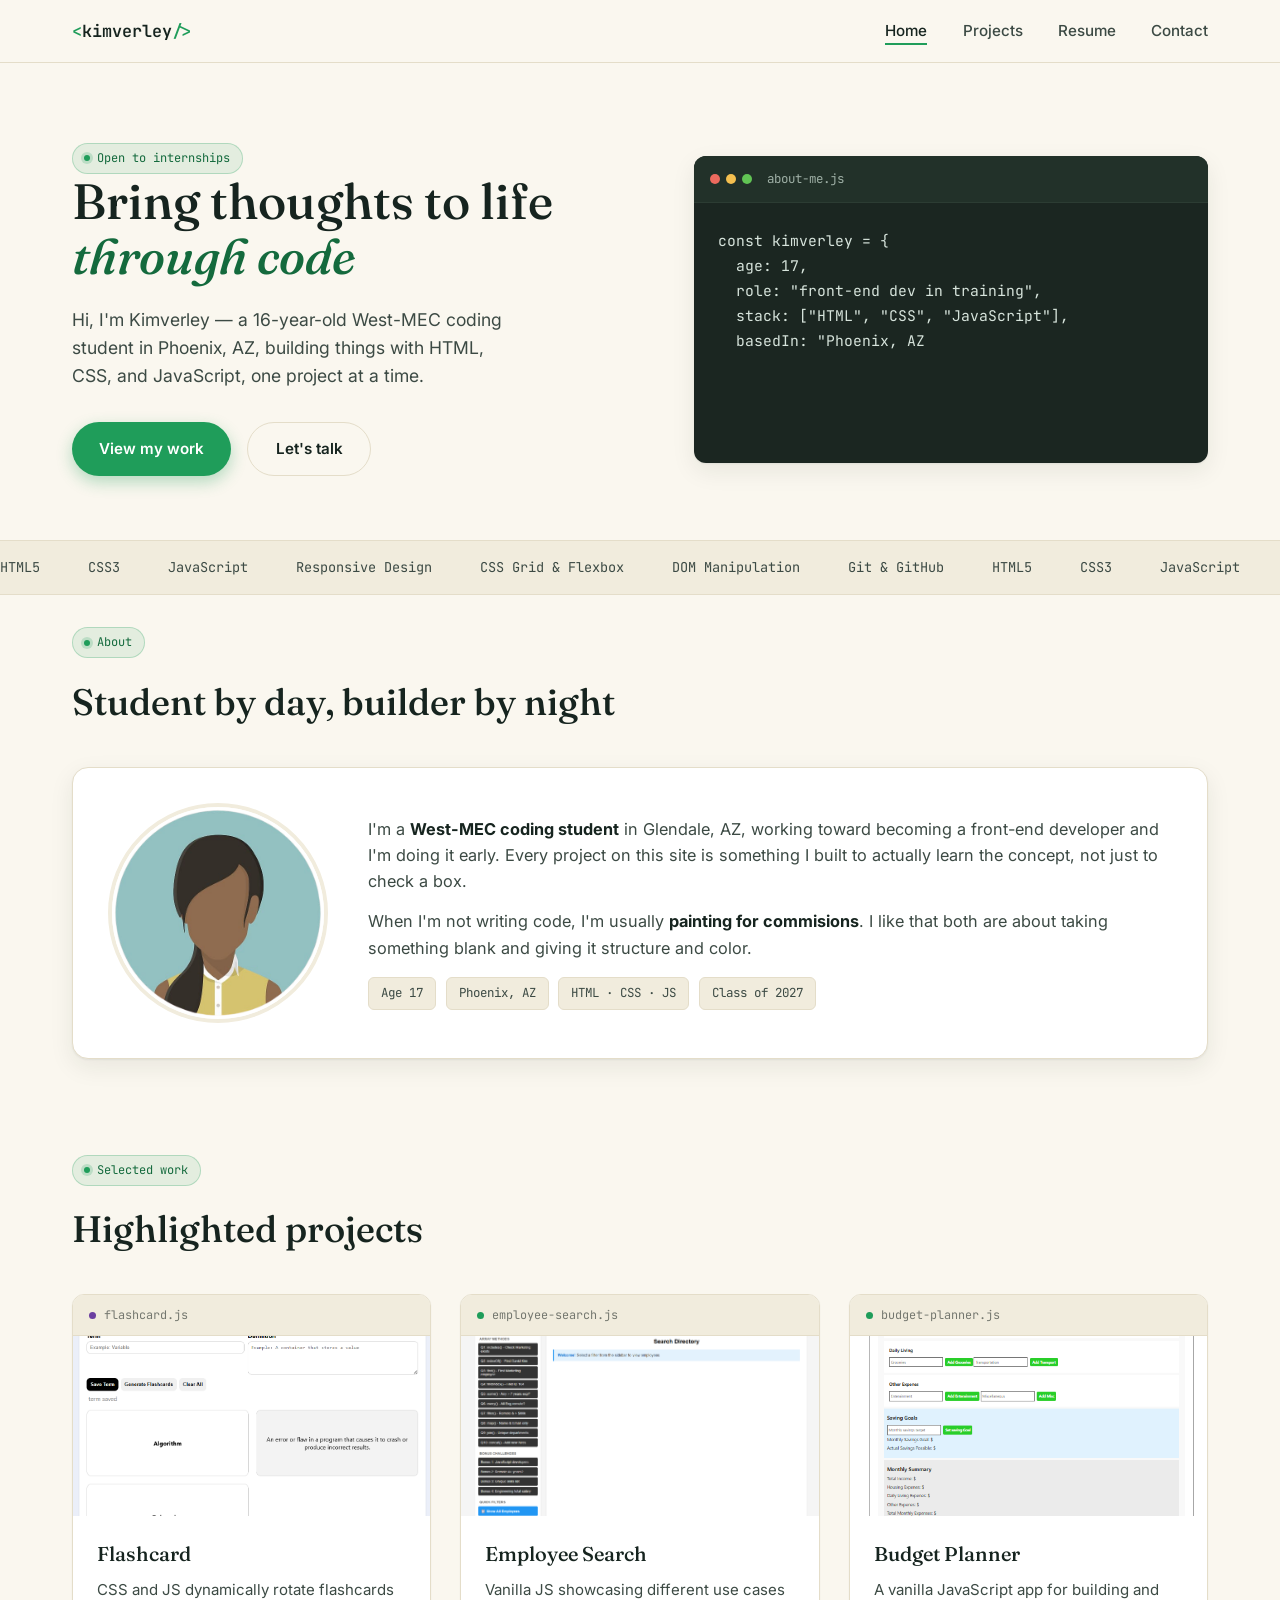
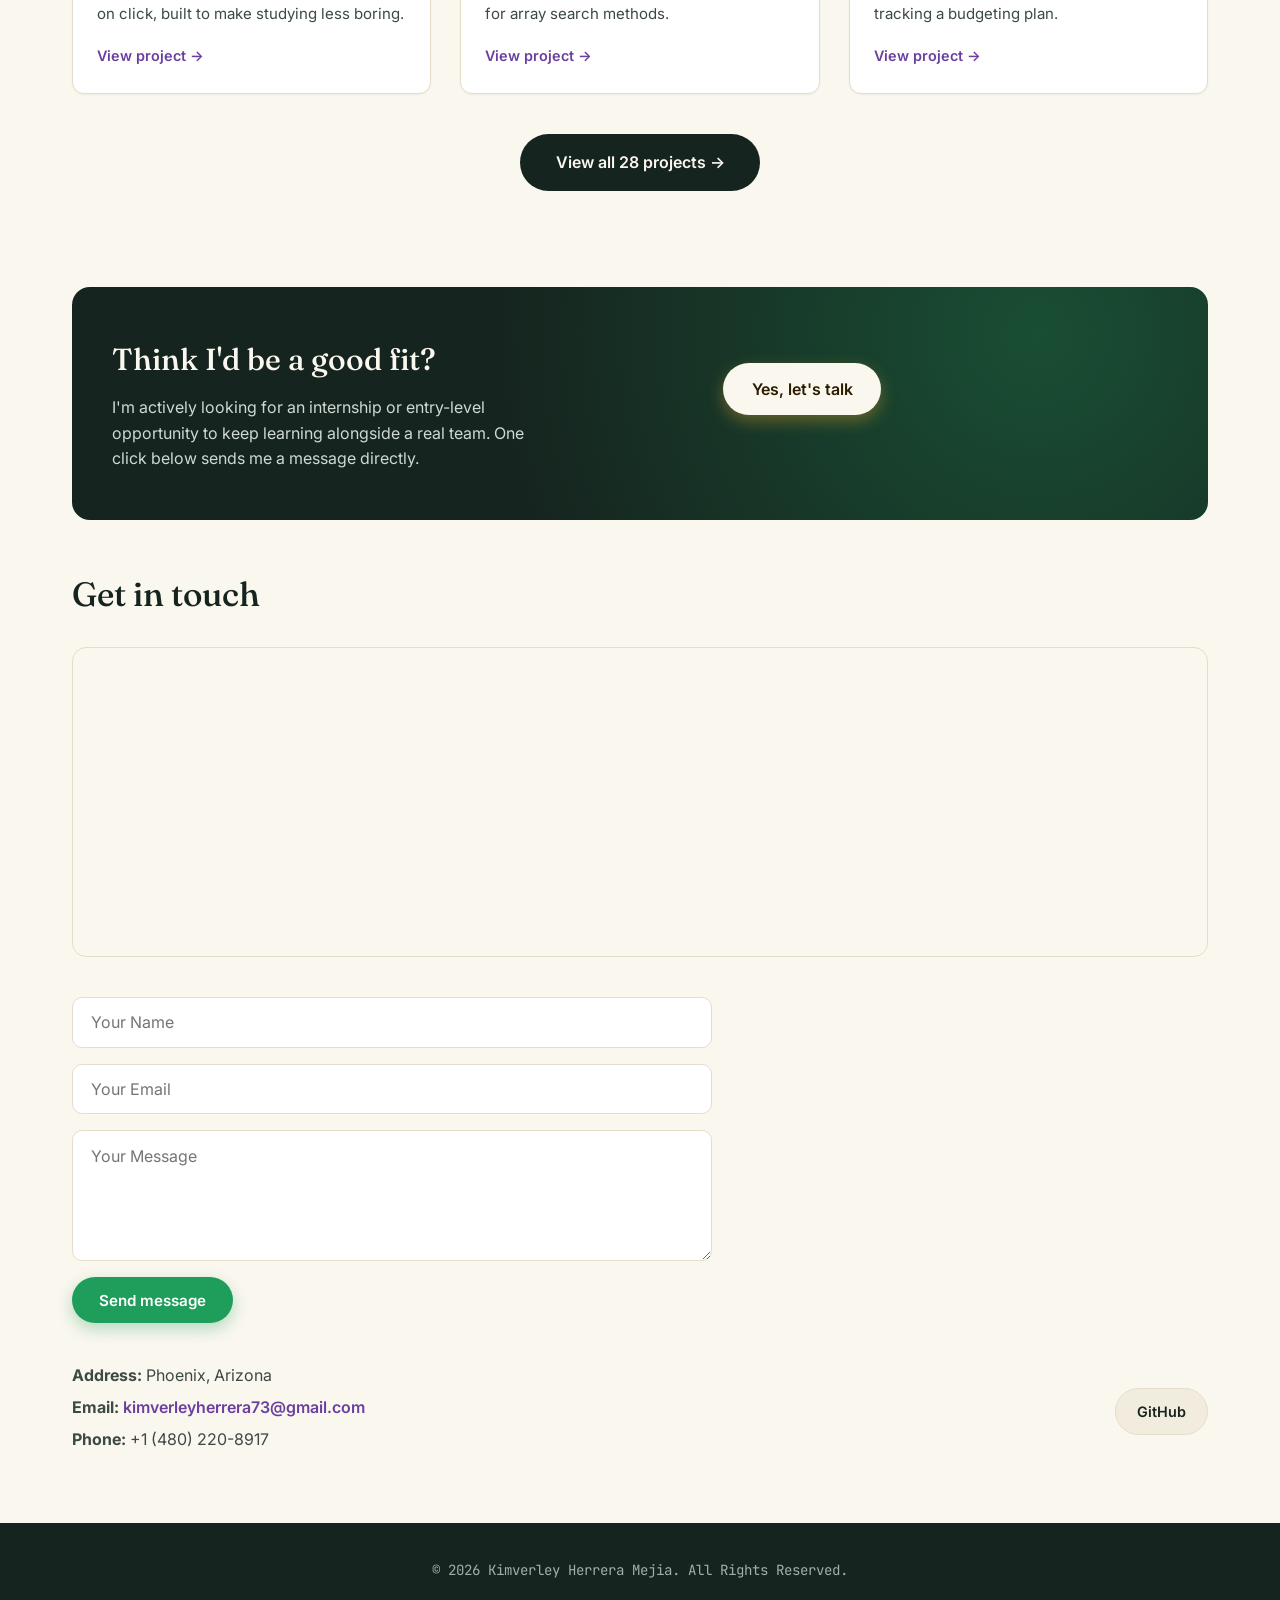
==== Portfolio-Website-main/index.html @ 59236bcf "Add files via upload" ====
<!DOCTYPE html>
<html lang="en">
<head>
    <meta charset="UTF-8">
    <meta name="viewport" content="width=device-width, initial-scale=1.0">
    <title>Kimverley Herrera — Front-End Dev</title>
    <meta name="description" content="Kimverley Herrera is a 16-year-old West-MEC coding student in Phoenix, AZ building front-end projects with HTML, CSS, and JavaScript.">
    <link rel="stylesheet" href="style.css">
</head>
<body>
    <!-- NAVBAR -->
    <header class="navbar">
        <div class="nav">
            <div class="logo">kimverley</div>
            <ul class="menu">
                <li><a href="index.html">Home</a></li>
                <li><a href="project.html">Projects</a></li>
                <li><a href="resume.html">Resume</a></li>
                <li><a href="#contact">Contact</a></li>
            </ul>
        </div>
    </header>

    <!-- HERO -->
    <section id="home" class="hero">
        <div class="hero-content">
            <span class="eyebrow-tag"><span class="dot"></span>Open to internships</span>
            <h1>Bring thoughts to life <em>through code</em></h1>
            <p class="lede">Hi, I'm Kimverley — a 16-year-old West-MEC coding student in Phoenix, AZ, building things with HTML, CSS, and JavaScript, one project at a time.</p>
            <div class="hero-buttons">
                <a href="project.html" class="btn btn-solid">View my work</a>
                <a href="#contact" class="btn btn-line">Let's talk</a>
            </div>
        </div>

        <div class="editor-window">
            <div class="editor-topbar">
                <div class="editor-dots"><span></span><span></span><span></span></div>
                <span class="editor-filename">about-me.js</span>
            </div>
            <div class="editor-body" id="heroCode"></div>
        </div>
    </section>

    <div class="ticker-wrap" aria-hidden="true">
        <div class="ticker">
            <span>HTML5</span><span>CSS3</span><span>JavaScript</span><span>Responsive Design</span>
            <span>CSS Grid & Flexbox</span><span>DOM Manipulation</span><span>Git & GitHub</span>
            <span>HTML5</span><span>CSS3</span><span>JavaScript</span><span>Responsive Design</span>
            <span>CSS Grid & Flexbox</span><span>DOM Manipulation</span><span>Git & GitHub</span>
        </div>
    </div>

    <!-- ABOUT -->
    <section id="about" class="about">
        <div class="section-head">
            <span class="eyebrow-tag"><span class="dot"></span>About</span>
            <h2>Student by day, builder by night</h2>
        </div>
        <div class="about-card">
            <img src="image/profile.png" alt="Kimverley Herrera">
            <div class="about-copy">
                <p>I'm a <strong>West-MEC coding student</strong> in Glendale, AZ, working toward becoming a front-end developer and I'm doing it early. Every project on this site is something I built to actually learn the concept, not just to check a box.</p>
                <p>When I'm not writing code, I'm usually <strong>painting for commisions</strong>. I like that both are about taking something blank and giving it structure and color.</p>
                <div class="about-badges">
                    <span class="badge">Age 17</span>
                    <span class="badge">Phoenix, AZ</span>
                    <span class="badge">HTML · CSS · JS</span>
                    <span class="badge">Class of 2027</span>
                </div>
            </div>
        </div>
    </section>

    <!-- PROJECTS -->
    <section class="work-section">
        <div class="work-head">
            <div class="section-head" style="margin-bottom:0;">
                <span class="eyebrow-tag"><span class="dot"></span>Selected work</span>
                <h2>Highlighted projects</h2>
            </div>
        </div>
        <div class="highlighted-card" id="featuredGrid"></div>
        <div class="proj-btn-wrap">
            <a href="project.html" class="proj-btn">View all 28 projects →</a>
        </div>
    </section>

    <!-- CONTACT -->
    <section id="contact" class="contact">
        <div class="hire-banner">
            <div class="hire-copy">
                <h2>Think I'd be a good fit?</h2>
                <p>I'm actively looking for an internship or entry-level opportunity to keep learning alongside a real team. One click below sends me a message directly.</p>
            </div>
            <div class="hire-action">
                <button id="hireBtn" class="btn btn-citrus">Yes, let's talk</button>
                <span id="hireResponse" class="hire-response"></span>
            </div>
        </div>

        <h2 class="section-title">Get in touch</h2>
        <div class="map-container">
            <iframe
            src="https://www.google.com/maps/embed?pb=!1m18!1m12!1m3!1d3325.6709253397553!2d-112.29541422511411!3d33.5359404733558!2m3!1f0!2f0!3f0!3m2!1i1024!2i768!4f13.1!3m3!1m2!1s0x872b4104080e38d9%3A0x1fbd2919e78fa444!2sWest-MEC%20-%20Central%20Campus!5e0!3m2!1sen!2sus!4v1765909994743!5m2!1sen!2sus"
            width="100%"
            height="300"
            style="border:0;"
            allowfullscreen=""
            loading="lazy"
            referrerpolicy="no-referrer-when-downgrade">
            </iframe>
        </div>

        <form class="contact-form" action="https://formspree.io/f/YOUR_FORM_ID" method="POST">
            <input type="text" name="name" placeholder="Your Name" required>
            <input type="email" name="email" placeholder="Your Email" required>
            <textarea name="message" placeholder="Your Message" rows="5" required></textarea>
            <button class="btn btn-solid" type="submit">Send message</button>
        </form>

        <div class="contact-bottom">
            <div class="contact-info">
                <p><strong>Address:</strong> Phoenix, Arizona</p>
                <p><strong>Email:</strong> <a href="mailto:kimverleyherrera73@gmail.com">kimverleyherrera73@gmail.com</a></p>
                <p><strong>Phone:</strong> +1 (480) 220-8917</p>
            </div>
            <div class="social-icons">
                <a href="https://github.com/Kimverley" target="_blank" rel="noopener">GitHub</a>
            </div>
        </div>
    </section>

    <!-- FOOTER -->
    <footer>
        <p>&copy; 2026 Kimverley Herrera Mejia. All Rights Reserved.</p>
    </footer>

    <script src="script.js"></script>
</body>
</html>
---- Portfolio-Website-main/style.css ----
/* ==========================================================================
   Kimverley Herrera — Portfolio Design System
   Concept: a coder's notebook. The hero reads like an open code editor;
   accents throughout (tabs, dots, filenames) keep that thread going without
   repeating it as decoration on every section.
   ========================================================================== */

@import url('https://fonts.googleapis.com/css2?family=Fraunces:opsz,wght@9..144,400;9..144,500;9..144,600&family=Inter:wght@400;500;600;700&family=JetBrains+Mono:wght@400;500;600&display=swap');

:root {
  --ink: #16241f;
  --ink-soft: #3c4a44;
  --paper: #faf7ef;
  --paper-dim: #f1ecdd;
  --card: #ffffff;
  --green: #1f9d5a;
  --green-deep: #146a3d;
  --citrus: #f2ac2e;
  --plum: #6b3fa0;
  --line: #e4ddc9;
  --grey: #74776f;

  --serif: 'Fraunces', Georgia, serif;
  --mono: 'JetBrains Mono', 'Courier New', monospace;
  --sans: 'Inter', -apple-system, Segoe UI, sans-serif;

  --radius: 10px;
  --shadow: 0 1px 2px rgba(22, 36, 31, 0.06), 0 8px 24px rgba(22, 36, 31, 0.08);
}

* {
  margin: 0;
  padding: 0;
  box-sizing: border-box;
}

html {
  scroll-behavior: smooth;
}

body {
  background-color: var(--paper);
  color: var(--ink);
  font-family: var(--sans);
  line-height: 1.6;
  font-size: 16px;
}

a {
  text-decoration: none;
  color: inherit;
}

img {
  max-width: 100%;
  display: block;
}

ul {
  list-style: none;
}

::selection {
  background: var(--citrus);
  color: var(--ink);
}

:focus-visible {
  outline: 2px solid var(--green-deep);
  outline-offset: 3px;
}

.eyebrow-tag {
  font-family: var(--mono);
  font-size: 0.75rem;
  color: var(--green-deep);
  background: rgba(31, 157, 90, 0.1);
  border: 1px solid rgba(31, 157, 90, 0.25);
  padding: 0.3rem 0.7rem;
  border-radius: 999px;
  display: inline-flex;
  align-items: center;
  gap: 0.45rem;
}

.eyebrow-tag .dot {
  width: 6px;
  height: 6px;
  border-radius: 50%;
  background: var(--green);
  box-shadow: 0 0 0 3px rgba(31, 157, 90, 0.2);
}

/* ---------------- NAVBAR ---------------- */
.navbar {
  position: sticky;
  top: 0;
  background-color: rgba(250, 247, 239, 0.92);
  backdrop-filter: blur(8px);
  border-bottom: 1px solid var(--line);
  z-index: 1000;
}

.nav {
  max-width: 1200px;
  margin: auto;
  display: flex;
  justify-content: space-between;
  align-items: center;
  padding: 1.1rem 2rem;
}

.nav .logo {
  font-family: var(--mono);
  font-size: 1.05rem;
  font-weight: 600;
  color: var(--ink);
}

.nav .logo::before {
  content: '<';
  color: var(--green);
}

.nav .logo::after {
  content: '/>';
  color: var(--green);
}

.nav .menu {
  display: flex;
  gap: 2.2rem;
}

.nav .menu li a {
  font-weight: 500;
  font-size: 0.95rem;
  color: var(--ink-soft);
  position: relative;
  padding-bottom: 0.2rem;
}

.nav .menu li a::after {
  content: '';
  position: absolute;
  left: 0;
  bottom: -2px;
  width: 0;
  height: 2px;
  background: var(--green);
  transition: width 0.2s ease;
}

.nav .menu li a:hover,
.nav .menu li a.active {
  color: var(--ink);
}

.nav .menu li a:hover::after,
.nav .menu li a.active::after {
  width: 100%;
}

.nav-toggle {
  display: none;
}

/* ---------------- HERO ---------------- */
.hero {
  max-width: 1200px;
  margin: 0 auto;
  padding: 5rem 2rem 4rem;
  display: grid;
  grid-template-columns: 1.1fr 1fr;
  gap: 3.5rem;
  align-items: center;
}

.hero-content h1 {
  font-family: var(--serif);
  font-weight: 500;
  font-size: 3.1rem;
  line-height: 1.12;
  color: var(--ink);
  margin-bottom: 1.3rem;
}

.hero-content h1 em {
  font-style: italic;
  color: var(--green-deep);
}

.hero-content p.lede {
  font-size: 1.1rem;
  color: var(--ink-soft);
  max-width: 40ch;
  margin-bottom: 2rem;
}

.hero-buttons {
  display: flex;
  gap: 1rem;
  flex-wrap: wrap;
}

.btn {
  font-family: var(--sans);
  font-weight: 600;
  font-size: 0.95rem;
  padding: 0.85rem 1.7rem;
  border-radius: 999px;
  border: none;
  cursor: pointer;
  display: inline-flex;
  align-items: center;
  gap: 0.5rem;
  transition: transform 0.15s ease, box-shadow 0.15s ease;
}

.btn-solid {
  background-color: var(--green);
  color: #fff;
  box-shadow: 0 6px 16px rgba(31, 157, 90, 0.32);
}

.btn-solid:hover {
  transform: translateY(-2px);
  box-shadow: 0 10px 22px rgba(31, 157, 90, 0.4);
}

.btn-line {
  background: transparent;
  color: var(--ink);
  border: 1.5px solid var(--line);
}

.btn-line:hover {
  border-color: var(--ink);
  transform: translateY(-2px);
}

.btn-citrus {
  background-color: var(--paper);
  color: #2b1c00;
  box-shadow: 0 6px 16px rgba(242, 172, 46, 0.35);
}

.btn-citrus:hover {
  transform: translateY(-2px);
  box-shadow: 0 10px 22px rgba(242, 172, 46, 0.45);
}

/* editor window */
.editor-window {
  background: #1b2621;
  border-radius: 12px;
  box-shadow: var(--shadow);
  overflow: hidden;
  font-family: var(--mono);
}

.editor-topbar {
  display: flex;
  align-items: center;
  gap: 0.9rem;
  padding: 0.8rem 1rem;
  background: #223129;
  border-bottom: 1px solid #2c3c33;
}

.editor-dots {
  display: flex;
  gap: 0.4rem;
}

.editor-dots span {
  width: 10px;
  height: 10px;
  border-radius: 50%;
  display: block;
}

.editor-dots span:nth-child(1) { background: #ec6a5e; }
.editor-dots span:nth-child(2) { background: #f4bf4f; }
.editor-dots span:nth-child(3) { background: #61c454; }

.editor-filename {
  font-size: 0.78rem;
  color: #9fb0a6;
}

.editor-body {
  padding: 1.6rem 1.5rem 2rem;
  color: #d7e4dc;
  font-size: 0.92rem;
  line-height: 1.7;
  min-height: 260px;
  white-space: pre-wrap;
}

.editor-body .tok-key { color: #7dd3fc; }
.editor-body .tok-str { color: #f2ac2e; }
.editor-body .tok-num { color: #c792ea; }
.editor-body .tok-bool { color: #61c454; }
.editor-body .tok-punc { color: #9fb0a6; }
.editor-body .tok-com { color: #6c7a72; font-style: italic; }

.cursor-blink {
  display: inline-block;
  width: 8px;
  height: 1.05em;
  background: var(--green);
  vertical-align: text-bottom;
  animation: blink 1s step-end infinite;
}

@keyframes blink {
  50% { opacity: 0; }
}

/* skills ticker */
.ticker-wrap {
  border-top: 1px solid var(--line);
  border-bottom: 1px solid var(--line);
  background: var(--paper-dim);
  overflow: hidden;
  padding: 1rem 0;
}

.ticker {
  display: flex;
  width: max-content;
  gap: 3rem;
  animation: scroll-left 26s linear infinite;
}

.ticker span {
  font-family: var(--mono);
  font-size: 0.85rem;
  color: var(--ink-soft);
  white-space: nowrap;
}

@keyframes scroll-left {
  from { transform: translateX(0); }
  to { transform: translateX(-50%); }
}

@media (prefers-reduced-motion: reduce) {
  .ticker,
  .cursor-blink {
    animation: none;
  }
}

/* ---------------- ABOUT ---------------- */
.about {
  max-width: 1200px;
  margin: 2rem auto 6rem;
  padding: 0 2rem;
}

.section-head {
  margin-bottom: 2.2rem;
}

.section-head .eyebrow-tag {
  margin-bottom: 0.9rem;
}

.section-head h2 {
  font-family: var(--serif);
  font-weight: 500;
  font-size: 2.3rem;
  color: var(--ink);
}

.about-card {
  display: grid;
  grid-template-columns: 220px 1fr;
  gap: 2.5rem;
  align-items: center;
  background: var(--card);
  border: 1px solid var(--line);
  padding: 2.2rem;
  border-radius: 16px;
  box-shadow: var(--shadow);
}

.about-card img {
  width: 100%;
  aspect-ratio: 1;
  object-fit: cover;
  border-radius: 50%;
  border: 4px solid var(--paper-dim);
}

.about-copy p {
  color: var(--ink-soft);
  margin-bottom: 0.9rem;
  font-size: 1.02rem;
}

.about-copy p strong {
  color: var(--ink);
}

.about-badges {
  display: flex;
  flex-wrap: wrap;
  gap: 0.6rem;
  margin-top: 1rem;
}

.badge {
  font-family: var(--mono);
  font-size: 0.78rem;
  padding: 0.35rem 0.75rem;
  border-radius: 6px;
  background: var(--paper-dim);
  border: 1px solid var(--line);
  color: var(--ink-soft);
}

/* ---------------- PROJECTS ---------------- */
.work-section,
.project {
  max-width: 1200px;
  margin: 0 auto 6rem;
  padding: 0 2rem;
}

.work-head {
  display: flex;
  justify-content: space-between;
  align-items: flex-end;
  flex-wrap: wrap;
  gap: 1rem;
  margin-bottom: 2.2rem;
}

.filter-row {
  display: flex;
  gap: 0.6rem;
  flex-wrap: wrap;
  margin-bottom: 2.2rem;
}

.filter-pill {
  font-family: var(--mono);
  font-size: 0.82rem;
  padding: 0.5rem 1.05rem;
  border-radius: 999px;
  border: 1px solid var(--line);
  background: var(--card);
  color: var(--ink-soft);
  cursor: pointer;
  transition: all 0.15s ease;
}

.filter-pill:hover {
  border-color: var(--green);
  color: var(--green-deep);
}

.filter-pill.active {
  background: var(--ink);
  border-color: var(--ink);
  color: var(--paper);
}

.project-grid,
.highlighted-card {
  display: grid;
  grid-template-columns: repeat(auto-fit, minmax(280px, 1fr));
  gap: 1.8rem;
}

.project-card {
  background: var(--card);
  border: 1px solid var(--line);
  border-radius: 12px;
  overflow: hidden;
  box-shadow: 0 1px 2px rgba(22, 36, 31, 0.05);
  transition: transform 0.18s ease, box-shadow 0.18s ease, border-color 0.18s ease;
  display: flex;
  flex-direction: column;
}

.project-card:hover {
  transform: translateY(-4px);
  box-shadow: var(--shadow);
  border-color: var(--green);
}

.card-tab {
  display: flex;
  align-items: center;
  gap: 0.5rem;
  padding: 0.65rem 1rem;
  background: var(--paper-dim);
  border-bottom: 1px solid var(--line);
  font-family: var(--mono);
  font-size: 0.74rem;
  color: var(--grey);
}

.card-tab .file-dot {
  width: 7px;
  height: 7px;
  border-radius: 50%;
}

.project-card img {
  width: 100%;
  height: 180px;
  object-fit: cover;
}

.project-card .card-body {
  padding: 1.4rem 1.5rem 1.6rem;
  display: flex;
  flex-direction: column;
  flex: 1;
}

.project-card h3 {
  font-family: var(--serif);
  font-size: 1.25rem;
  font-weight: 500;
  color: var(--ink);
  margin-bottom: 0.5rem;
}

.project-card p {
  color: var(--ink-soft);
  font-size: 0.94rem;
  margin-bottom: 1.1rem;
  flex: 1;
}

.project-card .card-link {
  color: var(--plum);
  font-weight: 600;
  font-size: 0.9rem;
  display: inline-flex;
  align-items: center;
  gap: 0.35rem;
  width: fit-content;
}

.project-card .card-link:hover {
  text-decoration: underline;
}

.proj-btn {
  display: inline-flex;
  justify-content: center;
  align-items: center;
  gap: 0.5rem;
  text-align: center;
  padding: 1rem 2.2rem;
  border-radius: 999px;
  background-color: var(--ink);
  color: var(--paper);
  font-weight: 600;
  transition: all 0.2s ease;
  margin-top: 2.5rem;
}

.proj-btn:hover {
  background-color: var(--green-deep);
}

.proj-btn-wrap {
  text-align: center;
}

/* ---------------- HIRE CTA (contact) ---------------- */
.contact {
  max-width: 1200px;
  margin: 0 auto 4rem;
  padding: 0 2rem;
}

.hire-banner {
  background: var(--ink);
  color: var(--paper);
  border-radius: 18px;
  padding: 3rem 2.5rem;
  display: grid;
  grid-template-columns: 1.3fr 1fr;
  gap: 2rem;
  align-items: center;
  margin-bottom: 3rem;
  position: relative;
  overflow: hidden;
}

.hire-banner::before {
  content: '';
  position: absolute;
  inset: 0;
  background: radial-gradient(circle at 85% 20%, rgba(31, 157, 90, 0.35), transparent 55%);
  pointer-events: none;
}

.hire-copy {
  position: relative;
}

.hire-copy h2 {
  font-family: var(--serif);
  font-size: 1.9rem;
  font-weight: 500;
  margin-bottom: 0.7rem;
}

.hire-copy p {
  color: #cfd9d2;
  max-width: 42ch;
}

.hire-action {
  position: relative;
  display: flex;
  flex-direction: column;
  align-items: flex-start;
  gap: 0.8rem;
}

#hireBtn {
  font-size: 1rem;
  padding: 1rem 1.8rem;
}

.hire-response {
  font-family: var(--mono);
  font-size: 0.85rem;
  color: var(--citrus);
  min-height: 1.2em;
  opacity: 0;
  transform: translateY(4px);
  transition: opacity 0.25s ease, transform 0.25s ease;
}

.hire-response.show {
  opacity: 1;
  transform: translateY(0);
}

.contact h2.section-title {
  font-family: var(--serif);
  font-size: 2.1rem;
  font-weight: 500;
  margin-bottom: 1.6rem;
}

.map-container {
  border-radius: 14px;
  overflow: hidden;
  border: 1px solid var(--line);
  margin-bottom: 2.5rem;
}

.contact-form {
  display: flex;
  flex-direction: column;
  gap: 1rem;
  margin-bottom: 2.5rem;
  max-width: 640px;
}

.contact-form input,
.contact-form textarea {
  padding: 0.9rem 1.1rem;
  border-radius: 10px;
  border: 1.5px solid var(--line);
  outline: none;
  font-size: 1rem;
  font-family: var(--sans);
  background: var(--card);
  transition: border-color 0.15s ease;
}

.contact-form input:focus,
.contact-form textarea:focus {
  border-color: var(--green);
}

.contact-form button {
  width: fit-content;
}

.contact-bottom {
  display: flex;
  justify-content: space-between;
  align-items: center;
  flex-wrap: wrap;
  gap: 1.5rem;
}

.contact-info p {
  margin-bottom: 0.4rem;
  color: var(--ink-soft);
}

.contact-info a {
  color: var(--plum);
  font-weight: 600;
}

.social-icons {
  display: flex;
  gap: 0.8rem;
}

.social-icons a {
  padding: 0.7rem 1.3rem;
  color: var(--ink);
  background-color: var(--paper-dim);
  border: 1px solid var(--line);
  border-radius: 999px;
  font-weight: 600;
  font-size: 0.9rem;
  transition: all 0.15s ease;
}

.social-icons a:hover {
  background-color: var(--ink);
  color: var(--paper);
}

/* ---------------- FOOTER ---------------- */
footer {
  text-align: center;
  padding: 2.2rem;
  background-color: var(--ink);
  color: #9fb0a6;
}

footer p {
  font-size: 0.88rem;
  font-family: var(--mono);
}

/* ---------------- RESUME ---------------- */
.resume-container {
  max-width: 880px;
  margin: 4rem auto;
  padding: 3rem;
  background-color: var(--card);
  border-radius: 18px;
  border: 1px solid var(--line);
  box-shadow: var(--shadow);
}

.resume-header {
  display: flex;
  justify-content: space-between;
  align-items: flex-start;
  flex-wrap: wrap;
  gap: 1.5rem;
  border-bottom: 2px solid var(--paper-dim);
  padding-bottom: 2rem;
  margin-bottom: 2.5rem;
}

.resume-header h1 {
  font-family: var(--serif);
  font-size: 2.2rem;
  font-weight: 500;
  color: var(--ink);
  margin-bottom: 0.3rem;
}

.resume-header .title {
  font-family: var(--mono);
  font-size: 0.95rem;
  color: var(--green-deep);
}

.resume-header .contact {
  font-size: 0.92rem;
  color: var(--ink-soft);
  margin-top: 0.6rem;
}

.resume-header a {
  color: var(--paper);
  font-weight: 600;
}

.resume-header .print-btn {
  align-self: flex-start;
}

.resume-container section {
  margin-bottom: 2.6rem;
}

.resume-container section h2 {
  font-family: var(--serif);
  font-size: 1.4rem;
  font-weight: 500;
  margin-bottom: 1.2rem;
  color: var(--ink);
  display: flex;
  align-items: center;
  gap: 0.6rem;
}

.resume-container section h2::after {
  content: '';
  flex: 1;
  height: 1px;
  background: var(--line);
}

.skills-list {
  display: grid;
  grid-template-columns: repeat(2, 1fr);
  gap: 0.6rem 2rem;
}

.skills-list li {
  color: var(--ink-soft);
  font-size: 0.96rem;
  padding-left: 1.1rem;
  position: relative;
}

.skills-list li::before {
  content: '▹';
  position: absolute;
  left: 0;
  color: var(--green);
}

.timeline-item {
  display: grid;
  grid-template-columns: 34px 1fr;
  gap: 1rem;
  padding-bottom: 1.8rem;
  position: relative;
}

.timeline-item:last-child {
  padding-bottom: 0;
}

.timeline-marker {
  width: 34px;
  height: 34px;
  border-radius: 50%;
  background: var(--paper-dim);
  border: 2px solid var(--green);
  color: var(--green-deep);
  font-family: var(--mono);
  font-size: 0.78rem;
  font-weight: 600;
  display: flex;
  align-items: center;
  justify-content: center;
  position: relative;
  z-index: 1;
}

.timeline-item:not(:last-child)::before {
  content: '';
  position: absolute;
  top: 34px;
  left: 16px;
  bottom: 0;
  width: 1.5px;
  background: var(--line);
}

.timeline-item h3 {
  font-size: 1.05rem;
  color: var(--ink);
  margin-bottom: 0.15rem;
}

.timeline-item .date {
  font-family: var(--mono);
  font-size: 0.8rem;
  color: var(--grey);
}

.timeline-item ul {
  margin-top: 0.6rem;
}

.timeline-item li {
  color: var(--ink-soft);
  font-size: 0.94rem;
  margin-bottom: 0.4rem;
  padding-left: 1rem;
  position: relative;
}

.timeline-item li::before {
  content: '—';
  position: absolute;
  left: 0;
  color: var(--grey);
}

.award-list li {
  color: var(--ink-soft);
  font-size: 0.96rem;
  margin-bottom: 0.6rem;
  padding-left: 1.2rem;
  position: relative;
}

.award-list li::before {
  content: '★';
  position: absolute;
  left: 0;
  color: var(--citrus);
  font-size: 0.8rem;
  top: 0.2rem;
}

/* ---------------- RESPONSIVE ---------------- */
@media (max-width: 860px) {
  .hero {
    grid-template-columns: 1fr;
    padding-top: 3rem;
  }

  .hero-content h1 {
    font-size: 2.4rem;
  }

  .about-card {
    grid-template-columns: 1fr;
    text-align: center;
    justify-items: center;
  }

  .about-card img {
    width: 160px;
  }

  .hire-banner {
    grid-template-columns: 1fr;
  }

  .resume-header {
    flex-direction: column;
  }
}

@media (max-width: 768px) {
  .nav {
    flex-direction: column;
    gap: 1rem;
    padding: 1rem;
  }

  .nav .menu {
    gap: 1.2rem;
  }

  .skills-list {
    grid-template-columns: 1fr;
  }
}

@media (max-width: 480px) {
  .hero-content h1 {
    font-size: 1.9rem;
  }

  .resume-container {
    padding: 1.8rem;
    margin: 2rem 1rem;
  }

  .about-card {
    padding: 1.6rem;
  }
}
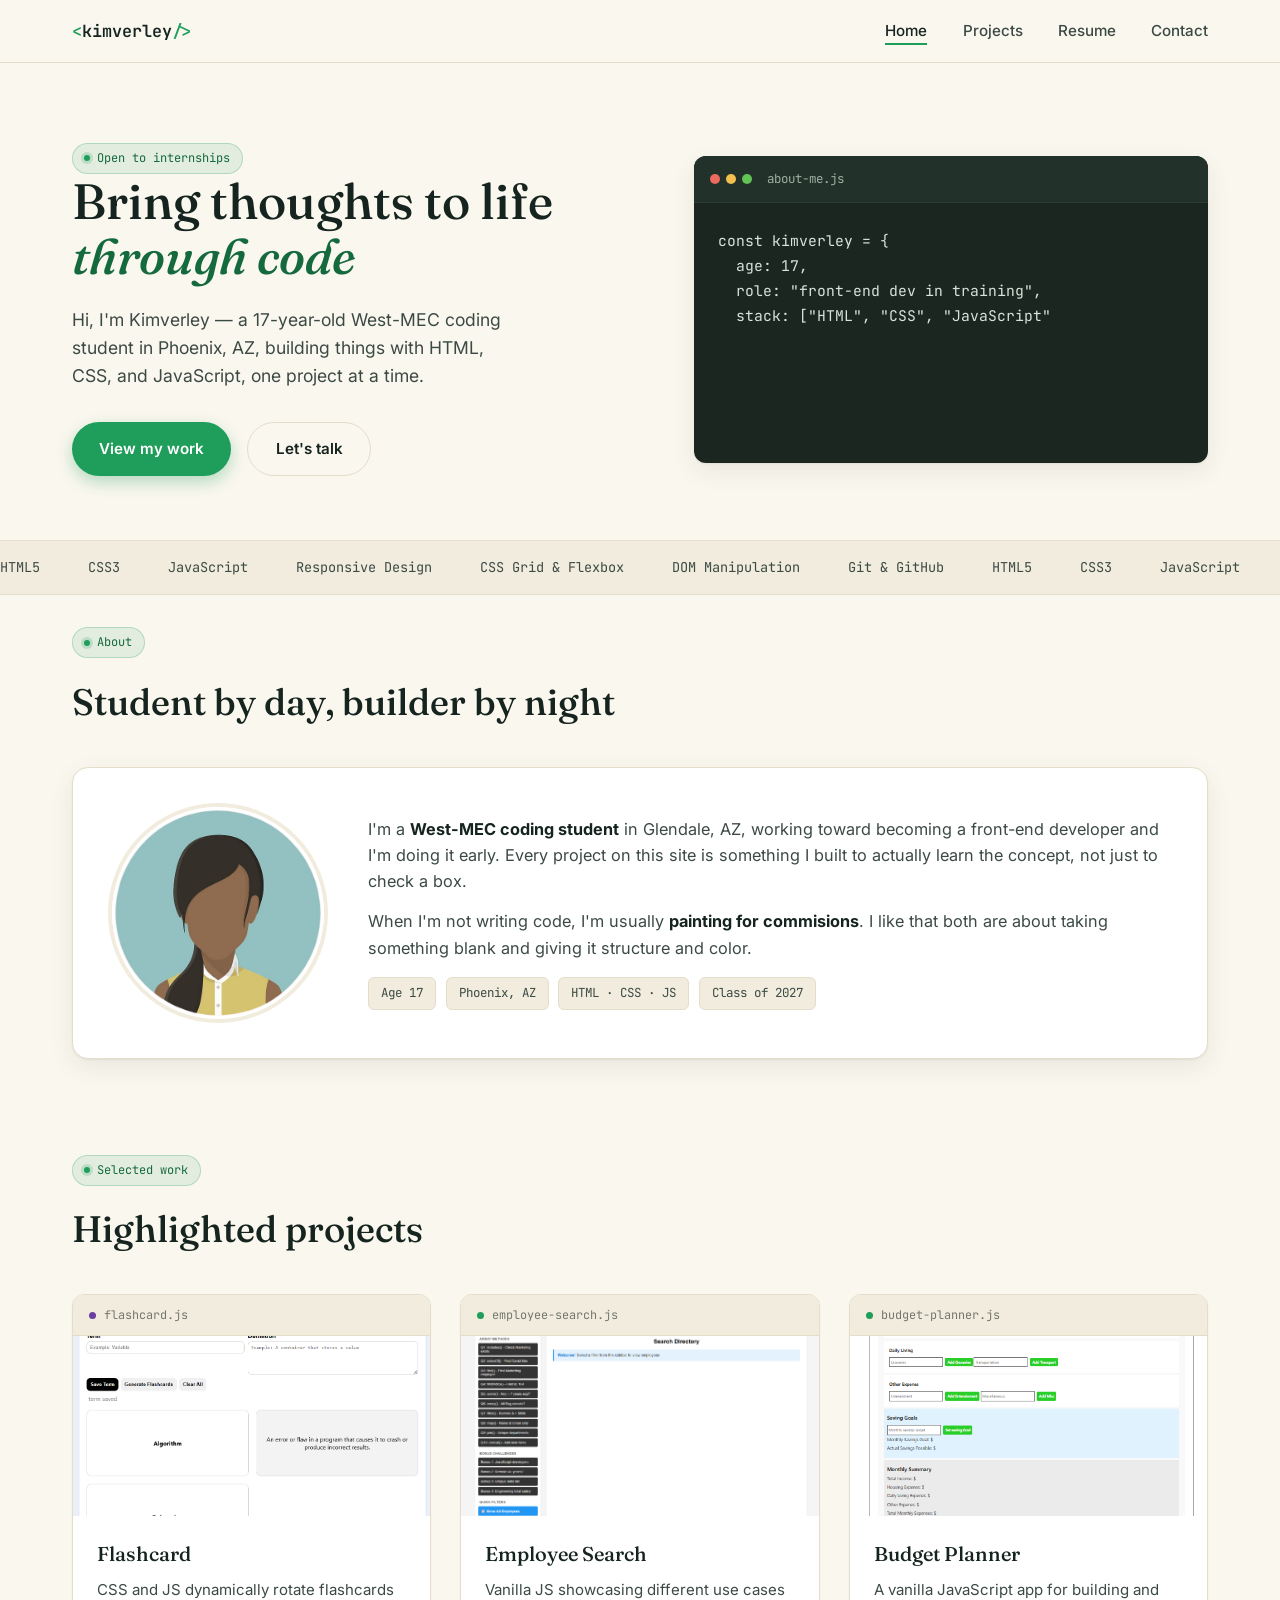
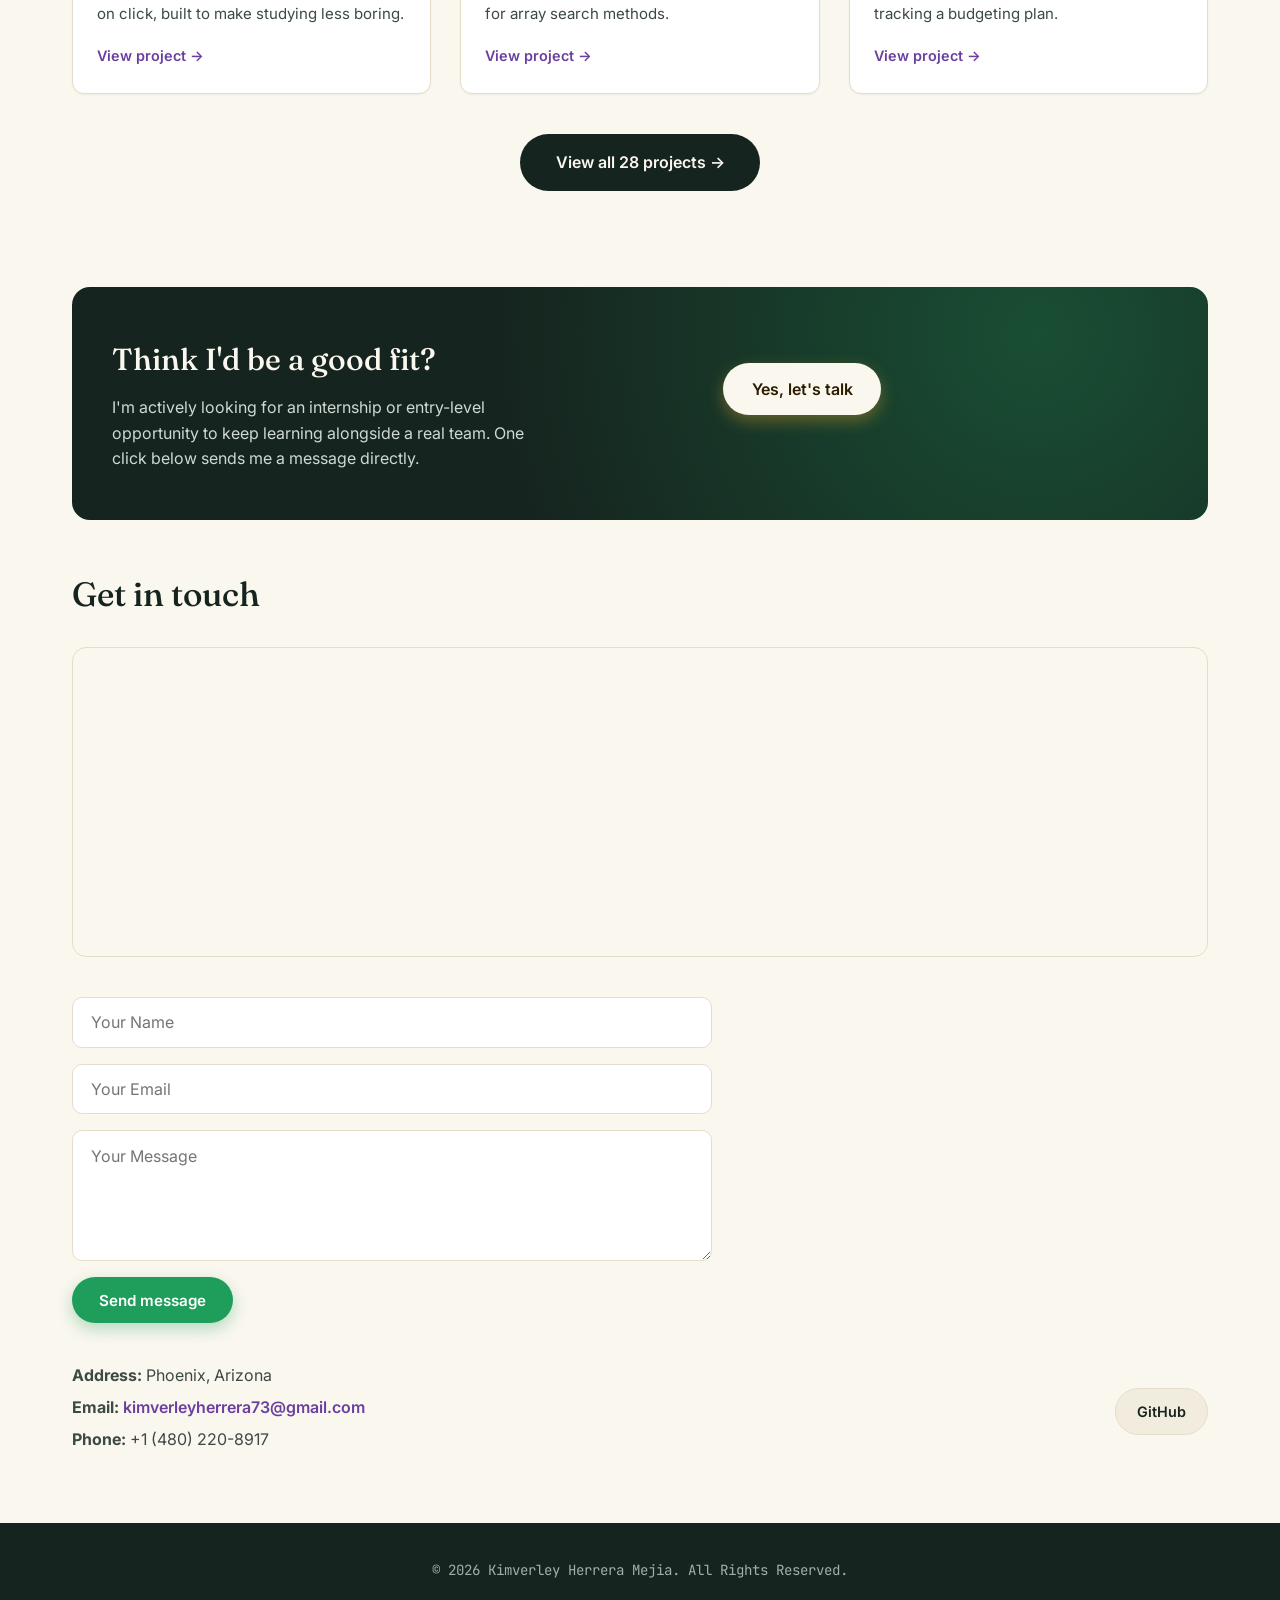
==== commit bd2f9d2c: "Update index.html" ====
--- a/Portfolio-Website-main/index.html
+++ b/Portfolio-Website-main/index.html
@@ -4,7 +4,7 @@
     <meta charset="UTF-8">
     <meta name="viewport" content="width=device-width, initial-scale=1.0">
     <title>Kimverley Herrera — Front-End Dev</title>
-    <meta name="description" content="Kimverley Herrera is a 16-year-old West-MEC coding student in Phoenix, AZ building front-end projects with HTML, CSS, and JavaScript.">
+    <meta name="description" content="Kimverley Herrera is a 17-year-old West-MEC coding student in Phoenix, AZ, building front-end projects with HTML, CSS, and JavaScript.">
     <link rel="stylesheet" href="style.css">
 </head>
 <body>
@@ -26,7 +26,7 @@
         <div class="hero-content">
             <span class="eyebrow-tag"><span class="dot"></span>Open to internships</span>
             <h1>Bring thoughts to life <em>through code</em></h1>
-            <p class="lede">Hi, I'm Kimverley — a 16-year-old West-MEC coding student in Phoenix, AZ, building things with HTML, CSS, and JavaScript, one project at a time.</p>
+            <p class="lede">Hi, I'm Kimverley — a 17-year-old West-MEC coding student in Phoenix, AZ, building things with HTML, CSS, and JavaScript, one project at a time.</p>
             <div class="hero-buttons">
                 <a href="project.html" class="btn btn-solid">View my work</a>
                 <a href="#contact" class="btn btn-line">Let's talk</a>
@@ -138,4 +138,4 @@
 
     <script src="script.js"></script>
 </body>
-</html>+</html>
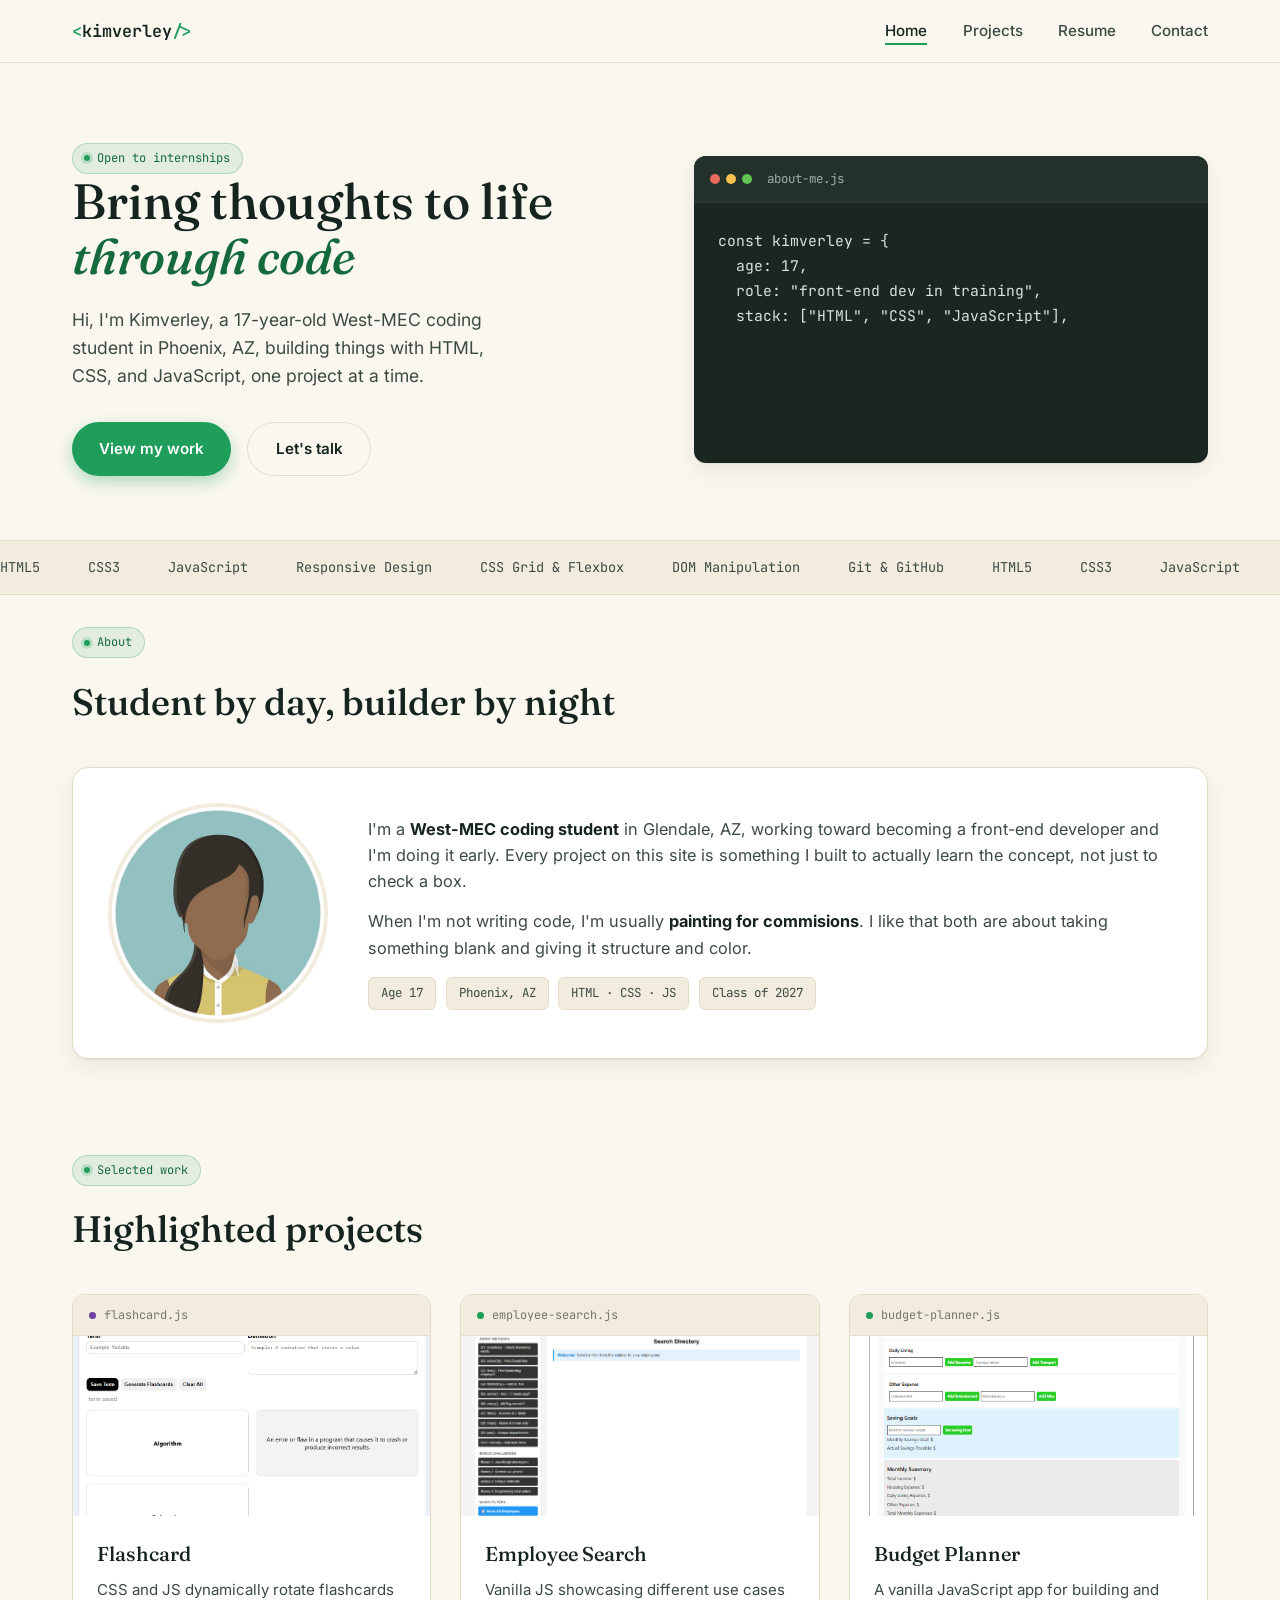
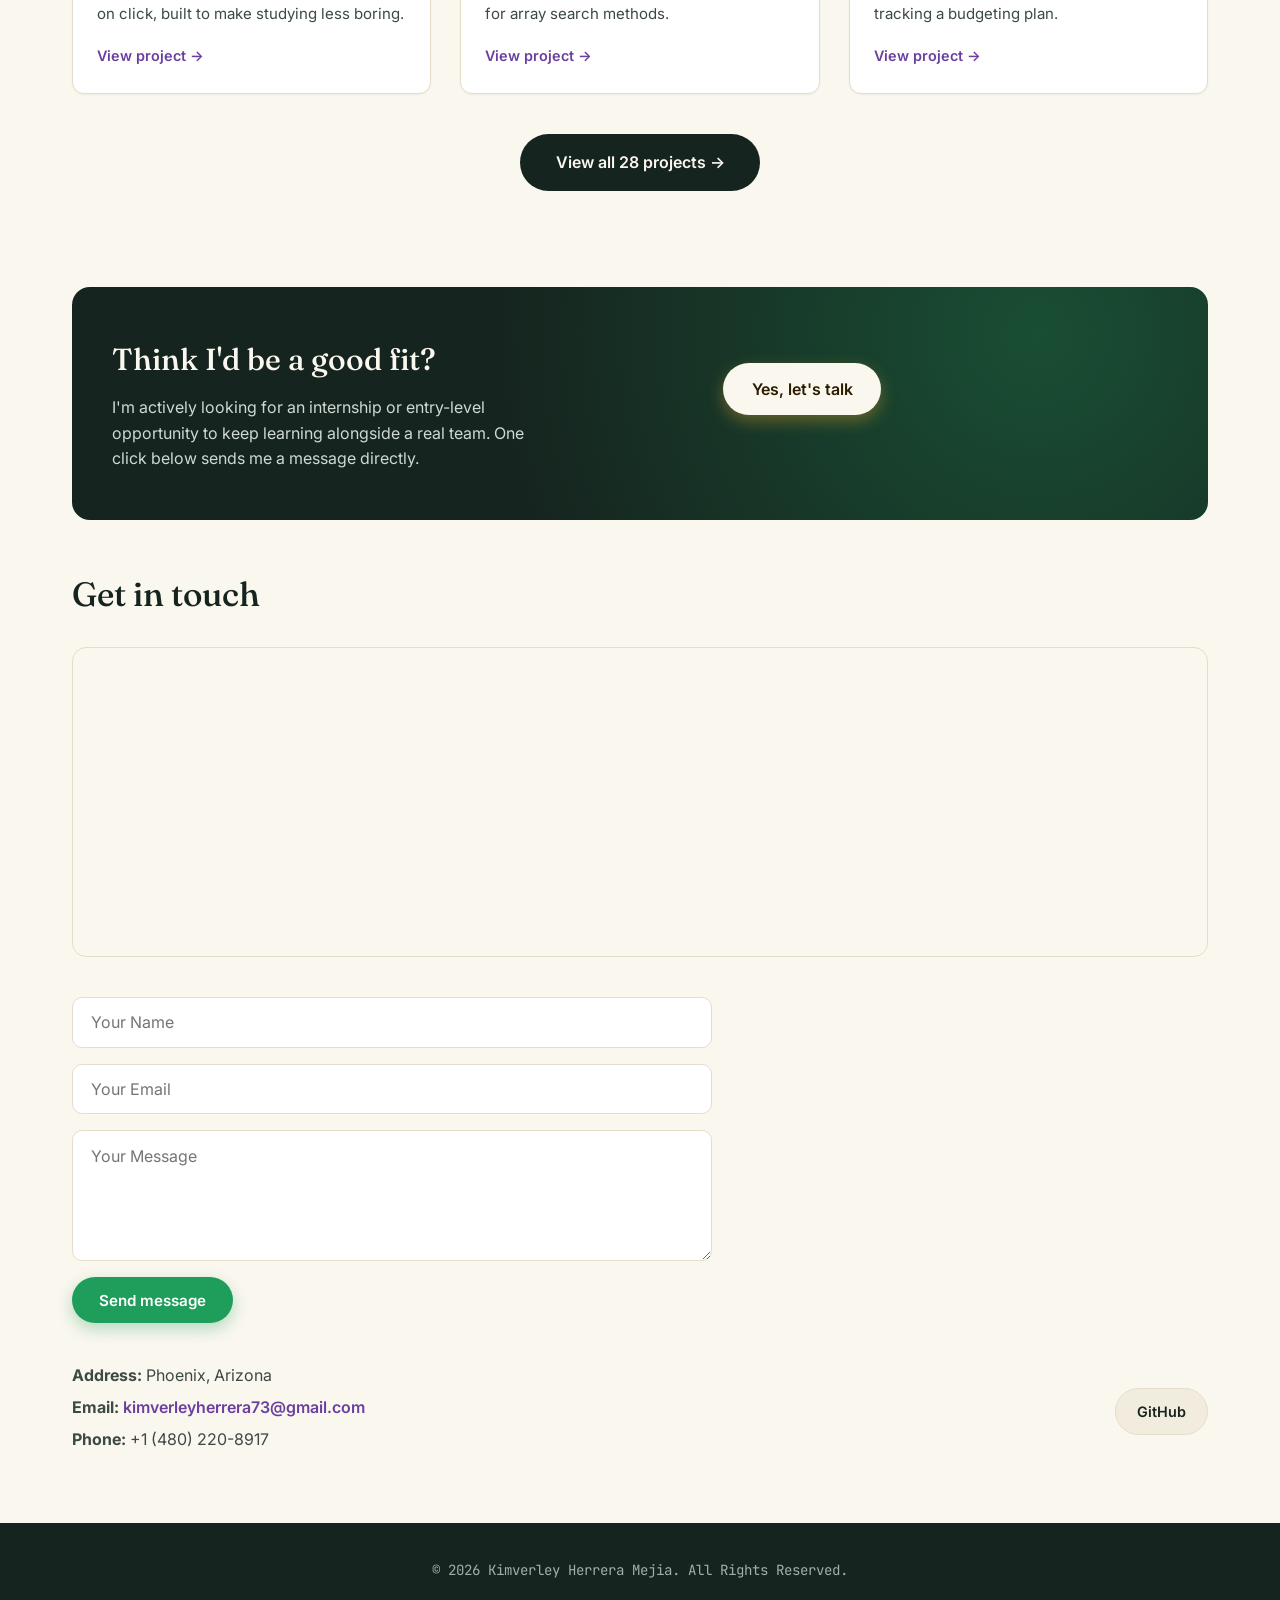
==== commit cf616417: "Fix HTML character encoding issues" ====
--- a/Portfolio-Website-main/index.html
+++ b/Portfolio-Website-main/index.html
@@ -26,7 +26,7 @@
         <div class="hero-content">
             <span class="eyebrow-tag"><span class="dot"></span>Open to internships</span>
             <h1>Bring thoughts to life <em>through code</em></h1>
-            <p class="lede">Hi, I'm Kimverley — a 17-year-old West-MEC coding student in Phoenix, AZ, building things with HTML, CSS, and JavaScript, one project at a time.</p>
+            <p class="lede">Hi, I'm Kimverley, a 17-year-old West-MEC coding student in Phoenix, AZ, building things with HTML, CSS, and JavaScript, one project at a time.</p>
             <div class="hero-buttons">
                 <a href="project.html" class="btn btn-solid">View my work</a>
                 <a href="#contact" class="btn btn-line">Let's talk</a>
